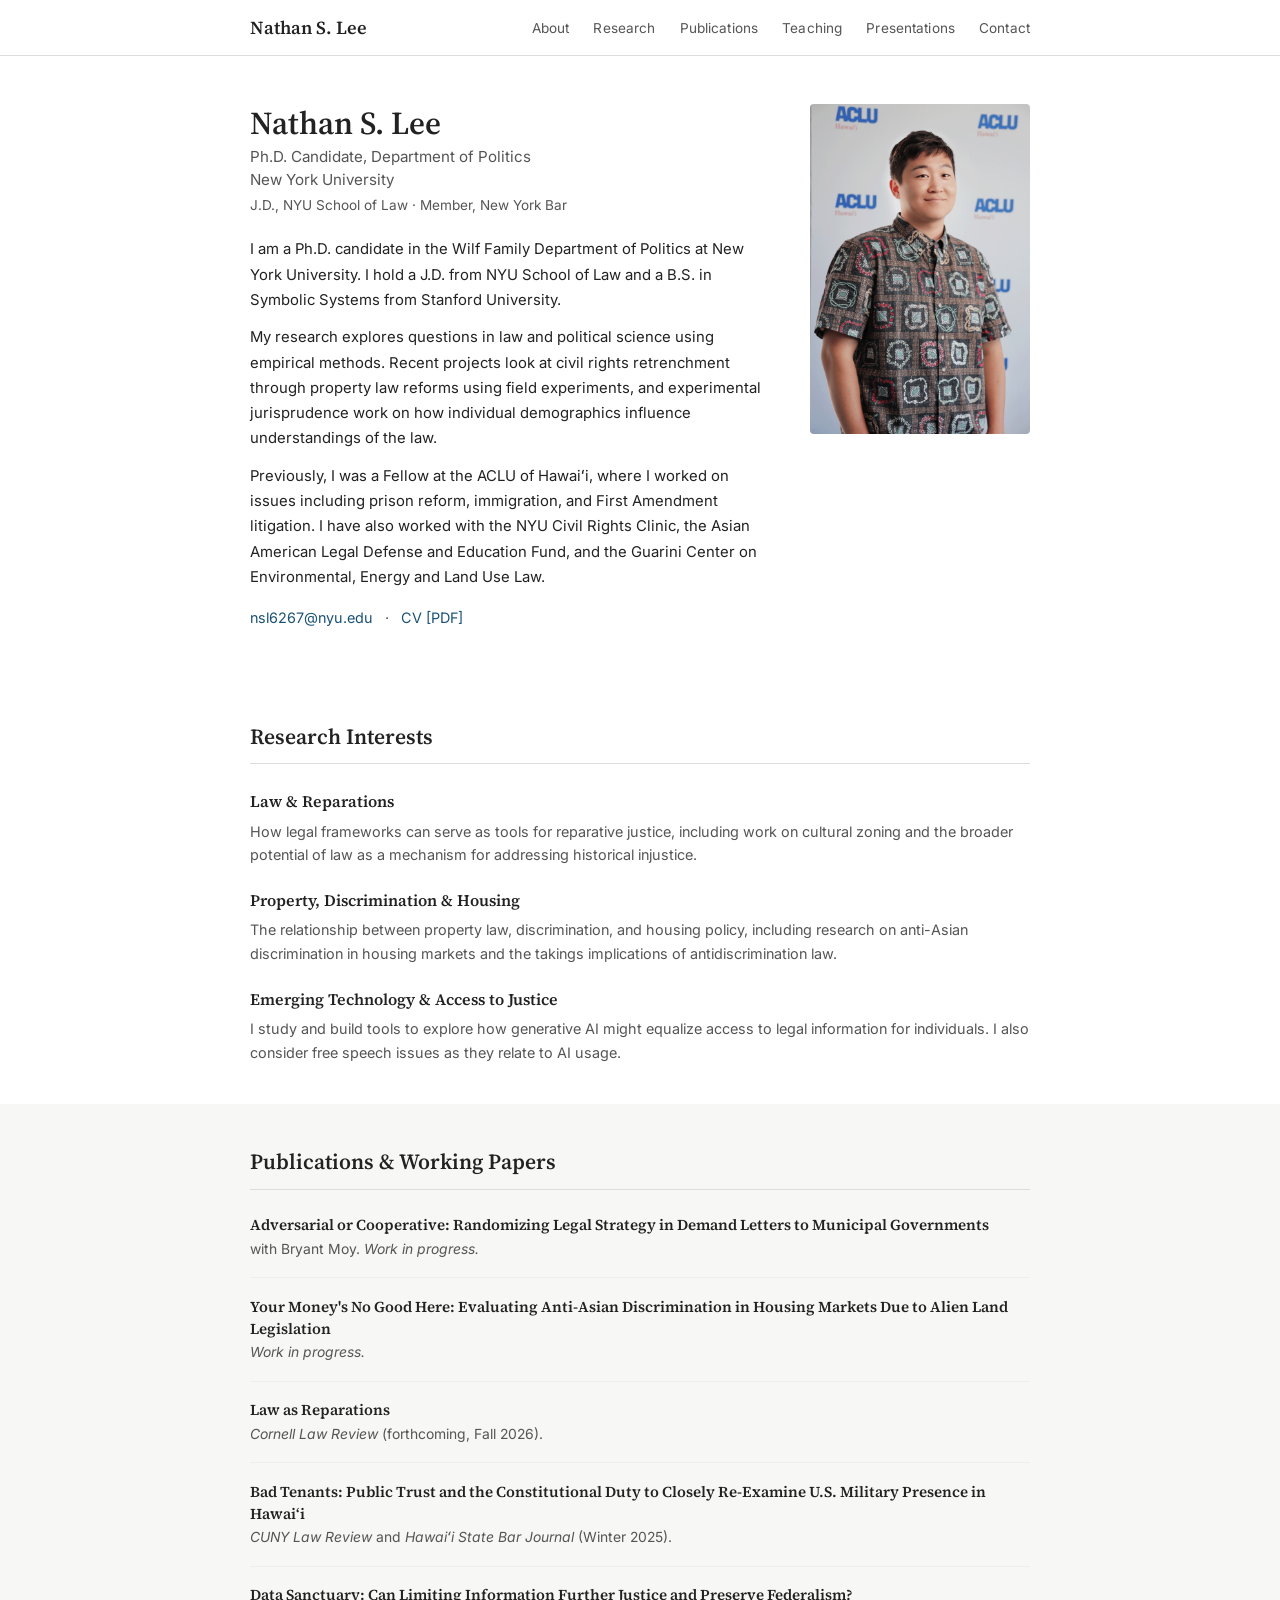
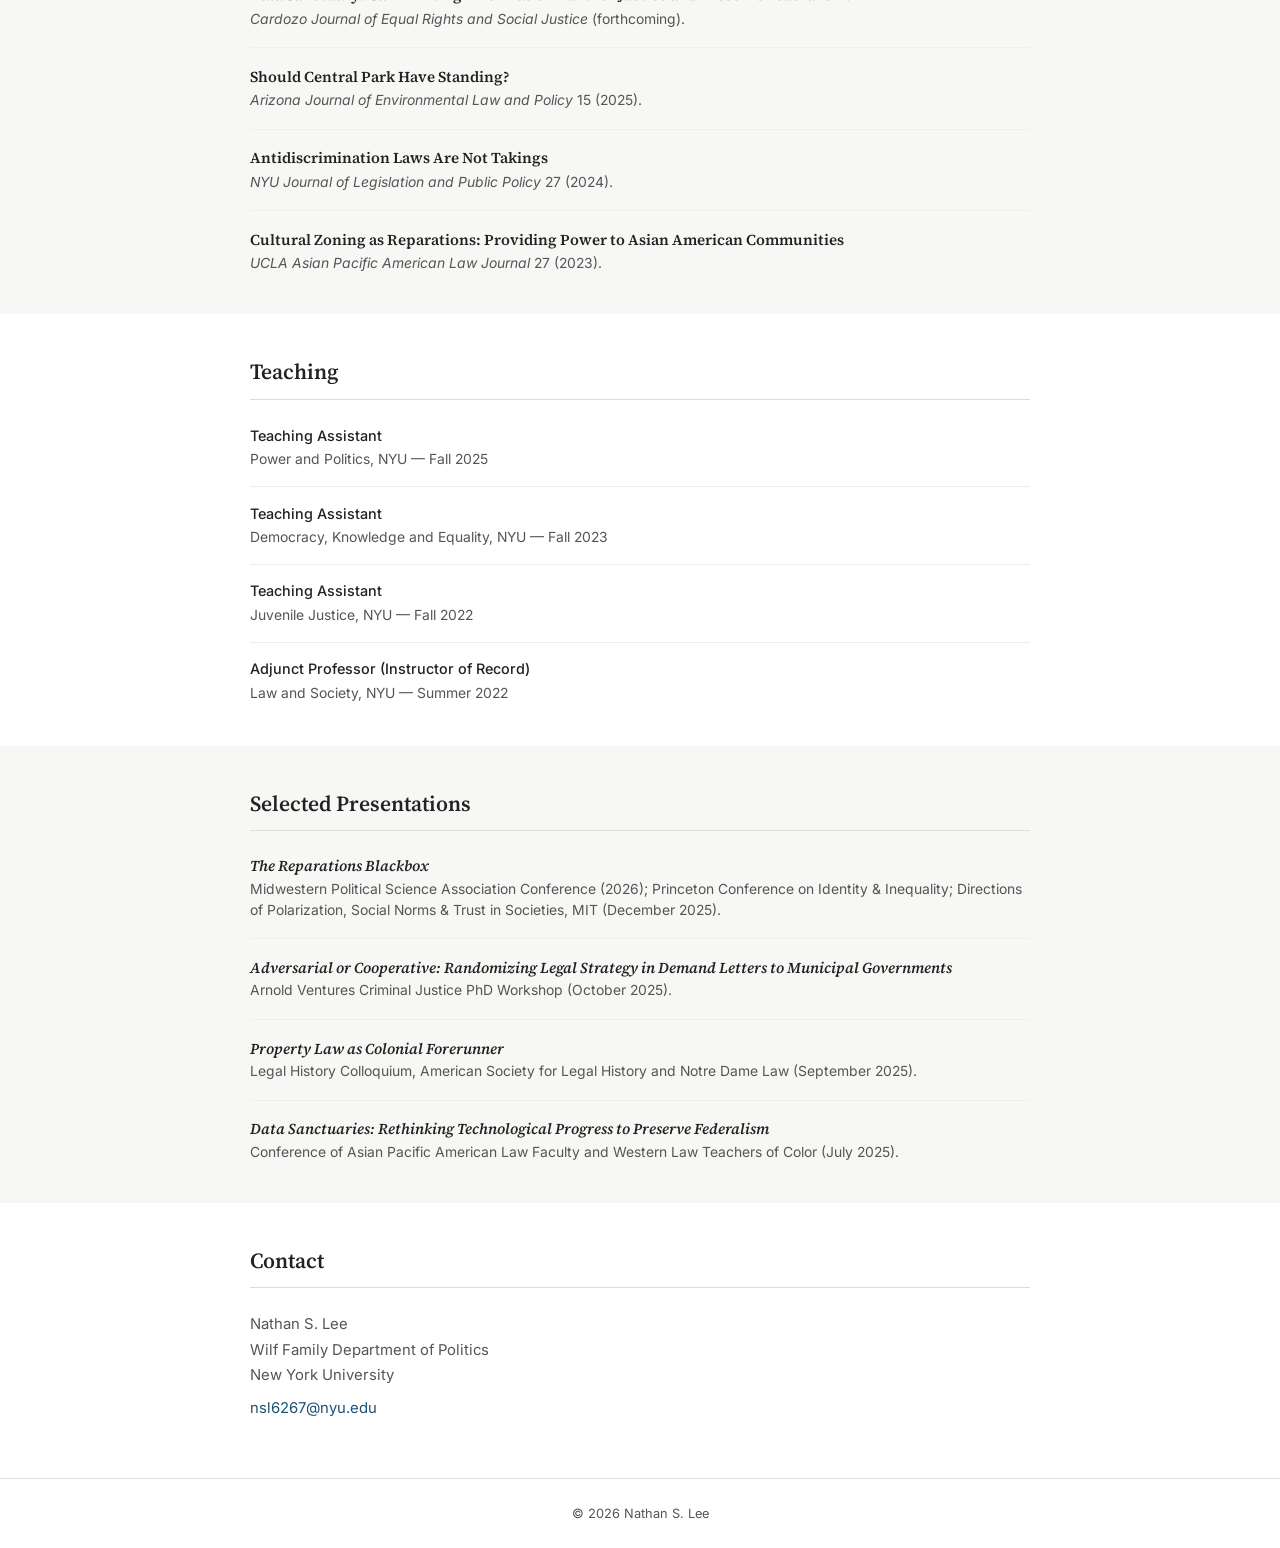
==== index.html @ aea20a4d "Initial commit" ====
<!DOCTYPE html>
<html lang="en">

<head>
    <meta charset="UTF-8">
    <meta name="viewport" content="width=device-width, initial-scale=1.0">
    <title>Nathan S. Lee</title>
    <meta name="description" content="Nathan S. Lee — Ph.D. Candidate in Politics at NYU. Research on law, reparations, and constitutional rights.">

    <!-- Fonts -->
    <link rel="preconnect" href="https://fonts.googleapis.com">
    <link rel="preconnect" href="https://fonts.gstatic.com" crossorigin>
    <link href="https://fonts.googleapis.com/css2?family=Source+Serif+4:ital,wght@0,300;0,400;0,600;1,400&family=Inter:wght@300;400;500&display=swap" rel="stylesheet">

    <!-- Styles -->
    <link rel="stylesheet" href="css/style.css">
</head>

<body>
    <nav class="navbar">
        <div class="container nav-container">
            <a href="#" class="logo">Nathan S. Lee</a>
            <button class="mobile-menu-btn" aria-label="Toggle menu">
                <span class="bar"></span>
                <span class="bar"></span>
                <span class="bar"></span>
            </button>
            <ul class="nav-links">
                <li><a href="#about">About</a></li>
                <li><a href="#research">Research</a></li>
                <li><a href="#publications">Publications</a></li>
                <li><a href="#teaching">Teaching</a></li>
                <li><a href="#presentations">Presentations</a></li>
                <li><a href="#contact">Contact</a></li>
            </ul>
        </div>
    </nav>

    <main>
        <header id="about" class="header-section">
            <div class="container header-content">
                <div class="header-text">
                    <h1 class="site-name">Nathan S. Lee</h1>
                    <p class="site-affiliation">Ph.D. Candidate, Department of Politics<br>New York University</p>
                    <p class="site-affiliation-secondary">J.D., NYU School of Law &middot; Member, New York Bar</p>
                    <p class="header-bio">I am a Ph.D. candidate in the Wilf Family Department of Politics at New York University. I hold a J.D. from NYU School of Law and a B.S. in Symbolic Systems from Stanford University.</p>
                    <p class="header-bio">My research explores questions in law and political science using empirical methods. Recent projects look at civil rights retrenchment through property law reforms using field experiments, and experimental jurisprudence work on how individual demographics influence understandings of the law.</p>
                    <p class="header-bio">Previously, I was a Fellow at the ACLU of Hawai&#699;i, where I worked on issues including prison reform, immigration, and First Amendment litigation. I have also worked with the NYU Civil Rights Clinic, the Asian American Legal Defense and Education Fund, and the Guarini Center on Environmental, Energy and Land Use Law.</p>
                    <div class="header-links">
                        <a href="mailto:nsl6267@nyu.edu">nsl6267@nyu.edu</a>
                        <span class="link-sep">&middot;</span>
                        <a href="Nathan%20Lee%20CV%202.26.pdf">CV [PDF]</a>
                    </div>
                </div>
                <div class="header-photo-wrapper">
                    <img src="images/headshot.jpg" alt="Nathan S. Lee" class="header-photo">
                </div>
            </div>
        </header>

        <section id="research" class="section">
            <div class="container">
                <h2 class="section-title">Research Interests</h2>
                <div class="research-areas">
                    <div class="research-area">
                        <h3>Law &amp; Reparations</h3>
                        <p>How legal frameworks can serve as tools for reparative justice, including work on cultural zoning and the broader potential of law as a mechanism for addressing historical injustice.</p>
                    </div>
                    <div class="research-area">
                        <h3>Property, Discrimination &amp; Housing</h3>
                        <p>The relationship between property law, discrimination, and housing policy, including research on anti-Asian discrimination in housing markets and the takings implications of antidiscrimination law.</p>
                    </div>
                    <div class="research-area">
                        <h3>Emerging Technology &amp; Access to Justice</h3>
                        <p>I study and build tools to explore how generative AI might equalize access to legal information for individuals. I also consider free speech issues as they relate to AI usage.</p>
                    </div>
                </div>
            </div>
        </section>

        <section id="publications" class="section alt-bg">
            <div class="container">
                <h2 class="section-title">Publications &amp; Working Papers</h2>
                <div class="publications-list">
                    <div class="pub-item">
                        <p class="pub-title">Adversarial or Cooperative: Randomizing Legal Strategy in Demand Letters to Municipal Governments</p>
                        <p class="pub-meta">with Bryant Moy. <em>Work in progress.</em></p>
                    </div>
                    <div class="pub-item">
                        <p class="pub-title">Your Money's No Good Here: Evaluating Anti-Asian Discrimination in Housing Markets Due to Alien Land Legislation</p>
                        <p class="pub-meta"><em>Work in progress.</em></p>
                    </div>
                    <div class="pub-item">
                        <p class="pub-title">Law as Reparations</p>
                        <p class="pub-meta"><em>Cornell Law Review</em> (forthcoming, Fall 2026).</p>
                    </div>
                    <div class="pub-item">
                        <p class="pub-title">Bad Tenants: Public Trust and the Constitutional Duty to Closely Re-Examine U.S. Military Presence in Hawai&#699;i</p>
                        <p class="pub-meta"><em>CUNY Law Review</em> and <em>Hawai&#699;i State Bar Journal</em> (Winter 2025).</p>
                    </div>
                    <div class="pub-item">
                        <p class="pub-title">Data Sanctuary: Can Limiting Information Further Justice and Preserve Federalism?</p>
                        <p class="pub-meta"><em>Cardozo Journal of Equal Rights and Social Justice</em> (forthcoming).</p>
                    </div>
                    <div class="pub-item">
                        <p class="pub-title">Should Central Park Have Standing?</p>
                        <p class="pub-meta"><em>Arizona Journal of Environmental Law and Policy</em> 15 (2025).</p>
                    </div>
                    <div class="pub-item">
                        <p class="pub-title">Antidiscrimination Laws Are Not Takings</p>
                        <p class="pub-meta"><em>NYU Journal of Legislation and Public Policy</em> 27 (2024).</p>
                    </div>
                    <div class="pub-item">
                        <p class="pub-title">Cultural Zoning as Reparations: Providing Power to Asian American Communities</p>
                        <p class="pub-meta"><em>UCLA Asian Pacific American Law Journal</em> 27 (2023).</p>
                    </div>
                </div>
            </div>
        </section>

        <section id="teaching" class="section">
            <div class="container">
                <h2 class="section-title">Teaching</h2>
                <div class="teaching-list">
                    <div class="teaching-item">
                        <p class="teaching-role">Teaching Assistant</p>
                        <p class="teaching-course">Power and Politics, NYU &mdash; Fall 2025</p>
                    </div>
                    <div class="teaching-item">
                        <p class="teaching-role">Teaching Assistant</p>
                        <p class="teaching-course">Democracy, Knowledge and Equality, NYU &mdash; Fall 2023</p>
                    </div>
                    <div class="teaching-item">
                        <p class="teaching-role">Teaching Assistant</p>
                        <p class="teaching-course">Juvenile Justice, NYU &mdash; Fall 2022</p>
                    </div>
                    <div class="teaching-item">
                        <p class="teaching-role">Adjunct Professor (Instructor of Record)</p>
                        <p class="teaching-course">Law and Society, NYU &mdash; Summer 2022</p>
                    </div>
                </div>
            </div>
        </section>

        <section id="presentations" class="section alt-bg">
            <div class="container">
                <h2 class="section-title">Selected Presentations</h2>
                <div class="presentations-list">
                    <div class="pres-item">
                        <p class="pres-title">The Reparations Blackbox</p>
                        <p class="pres-meta">Midwestern Political Science Association Conference (2026); Princeton Conference on Identity &amp; Inequality; Directions of Polarization, Social Norms &amp; Trust in Societies, MIT (December 2025).</p>
                    </div>
                    <div class="pres-item">
                        <p class="pres-title">Adversarial or Cooperative: Randomizing Legal Strategy in Demand Letters to Municipal Governments</p>
                        <p class="pres-meta">Arnold Ventures Criminal Justice PhD Workshop (October 2025).</p>
                    </div>
                    <div class="pres-item">
                        <p class="pres-title">Property Law as Colonial Forerunner</p>
                        <p class="pres-meta">Legal History Colloquium, American Society for Legal History and Notre Dame Law (September 2025).</p>
                    </div>
                    <div class="pres-item">
                        <p class="pres-title">Data Sanctuaries: Rethinking Technological Progress to Preserve Federalism</p>
                        <p class="pres-meta">Conference of Asian Pacific American Law Faculty and Western Law Teachers of Color (July 2025).</p>
                    </div>
                </div>
            </div>
        </section>

        <section id="contact" class="section">
            <div class="container">
                <h2 class="section-title">Contact</h2>
                <div class="contact-info">
                    <p>Nathan S. Lee</p>
                    <p>Wilf Family Department of Politics</p>
                    <p>New York University</p>
                    <p class="contact-email"><a href="mailto:nsl6267@nyu.edu">nsl6267@nyu.edu</a></p>
                </div>
            </div>
        </section>
    </main>

    <footer>
        <div class="container footer-content">
            <p>&copy; 2026 Nathan S. Lee</p>
        </div>
    </footer>

    <script src="js/script.js"></script>
</body>

</html>
---- css/style.css ----
:root {
    --color-text: #222;
    --color-text-secondary: #555;
    --color-bg: #fff;
    --color-bg-alt: #f7f7f5;
    --color-border: #ddd;
    --color-link: #1a5276;
    --font-serif: 'Source Serif 4', Georgia, serif;
    --font-sans: 'Inter', -apple-system, BlinkMacSystemFont, sans-serif;
    --max-width: 820px;
    --header-height: 56px;
}

/* Reset */
*, *::before, *::after {
    box-sizing: border-box;
    margin: 0;
    padding: 0;
}

html {
    scroll-behavior: smooth;
    scroll-padding-top: calc(var(--header-height) + 1.5rem);
}

body {
    font-family: var(--font-sans);
    font-size: 15px;
    line-height: 1.7;
    color: var(--color-text);
    background: var(--color-bg);
}

a {
    color: var(--color-link);
    text-decoration: none;
}
a:hover {
    text-decoration: underline;
}

img {
    max-width: 100%;
    display: block;
}

ul { list-style: none; }

/* Layout */
.container {
    max-width: var(--max-width);
    margin: 0 auto;
    padding: 0 1.25rem;
}

/* Navbar */
.navbar {
    position: fixed;
    top: 0;
    left: 0;
    width: 100%;
    height: var(--header-height);
    background: rgba(255,255,255,0.95);
    backdrop-filter: blur(8px);
    border-bottom: 1px solid var(--color-border);
    z-index: 100;
    display: flex;
    align-items: center;
}

.nav-container {
    display: flex;
    justify-content: space-between;
    align-items: center;
    width: 100%;
}

.logo {
    font-family: var(--font-serif);
    font-size: 1.15rem;
    font-weight: 600;
    color: var(--color-text);
    text-decoration: none;
}
.logo:hover { text-decoration: none; }

.nav-links {
    display: flex;
    gap: 1.5rem;
}

.nav-links a {
    font-size: 0.85rem;
    font-weight: 400;
    color: var(--color-text-secondary);
    letter-spacing: 0.01em;
}
.nav-links a:hover {
    color: var(--color-text);
    text-decoration: none;
}

.mobile-menu-btn {
    display: none;
    background: none;
    border: none;
    cursor: pointer;
    padding: 4px;
}
.mobile-menu-btn .bar {
    display: block;
    width: 20px;
    height: 2px;
    background: var(--color-text);
    margin: 4px 0;
    transition: 0.2s;
}

/* Header / About */
.header-section {
    padding-top: calc(var(--header-height) + 3rem);
    padding-bottom: 3rem;
}

.header-content {
    display: grid;
    grid-template-columns: 1fr 220px;
    gap: 2.5rem;
    align-items: start;
}

.site-name {
    font-family: var(--font-serif);
    font-size: 2rem;
    font-weight: 600;
    color: var(--color-text);
    margin-bottom: 0.25rem;
    line-height: 1.2;
}

.site-affiliation {
    font-size: 0.95rem;
    color: var(--color-text-secondary);
    margin-bottom: 0.15rem;
    line-height: 1.5;
}

.site-affiliation-secondary {
    font-size: 0.85rem;
    color: var(--color-text-secondary);
    margin-bottom: 1.25rem;
}

.header-bio {
    font-size: 0.93rem;
    line-height: 1.7;
    color: var(--color-text);
    margin-bottom: 0.75rem;
}

.header-links {
    margin-top: 1rem;
    font-size: 0.9rem;
}
.header-links a {
    color: var(--color-link);
}
.link-sep {
    margin: 0 0.5rem;
    color: var(--color-text-secondary);
}

.header-photo-wrapper {
    width: 220px;
}
.header-photo {
    width: 100%;
    border-radius: 4px;
}

/* Sections */
.section {
    padding: 2.5rem 0;
}

.alt-bg {
    background: var(--color-bg-alt);
}

.section-title {
    font-family: var(--font-serif);
    font-size: 1.35rem;
    font-weight: 600;
    color: var(--color-text);
    margin-bottom: 1.5rem;
    padding-bottom: 0.5rem;
    border-bottom: 1px solid var(--color-border);
}

/* Research */
.research-areas {
    display: flex;
    flex-direction: column;
    gap: 1.25rem;
}

.research-area h3 {
    font-family: var(--font-serif);
    font-size: 1rem;
    font-weight: 600;
    margin-bottom: 0.25rem;
    color: var(--color-text);
}

.research-area p {
    font-size: 0.9rem;
    color: var(--color-text-secondary);
    line-height: 1.65;
}

/* Publications */
.publications-list {
    display: flex;
    flex-direction: column;
    gap: 1.1rem;
}

.pub-item {
    padding-bottom: 1.1rem;
    border-bottom: 1px solid #eee;
}
.pub-item:last-child {
    border-bottom: none;
    padding-bottom: 0;
}

.pub-title {
    font-family: var(--font-serif);
    font-size: 0.95rem;
    font-weight: 600;
    line-height: 1.45;
    color: var(--color-text);
    margin-bottom: 0.15rem;
}

.pub-meta {
    font-size: 0.87rem;
    color: var(--color-text-secondary);
    line-height: 1.5;
}

/* Teaching */
.teaching-list {
    display: flex;
    flex-direction: column;
    gap: 0.9rem;
}

.teaching-item {
    padding-bottom: 0.9rem;
    border-bottom: 1px solid #eee;
}
.teaching-item:last-child {
    border-bottom: none;
    padding-bottom: 0;
}

.teaching-role {
    font-size: 0.9rem;
    font-weight: 500;
    color: var(--color-text);
}

.teaching-course {
    font-size: 0.87rem;
    color: var(--color-text-secondary);
}

/* Presentations */
.presentations-list {
    display: flex;
    flex-direction: column;
    gap: 1.1rem;
}

.pres-item {
    padding-bottom: 1.1rem;
    border-bottom: 1px solid #eee;
}
.pres-item:last-child {
    border-bottom: none;
    padding-bottom: 0;
}

.pres-title {
    font-family: var(--font-serif);
    font-size: 0.95rem;
    font-weight: 600;
    font-style: italic;
    line-height: 1.45;
    color: var(--color-text);
    margin-bottom: 0.1rem;
}

.pres-meta {
    font-size: 0.87rem;
    color: var(--color-text-secondary);
    line-height: 1.5;
}

/* Contact */
.contact-info {
    font-size: 0.93rem;
    line-height: 1.7;
    color: var(--color-text-secondary);
}
.contact-email {
    margin-top: 0.5rem;
}
.contact-email a {
    color: var(--color-link);
}

/* Footer */
footer {
    border-top: 1px solid var(--color-border);
    padding: 1.5rem 0;
    margin-top: 1rem;
}

.footer-content {
    text-align: center;
    font-size: 0.8rem;
    color: var(--color-text-secondary);
}

/* Responsive */
@media (max-width: 640px) {
    .header-content {
        grid-template-columns: 1fr;
    }

    .header-photo-wrapper {
        width: 160px;
        order: -1;
    }

    .nav-links {
        position: absolute;
        top: var(--header-height);
        left: 0;
        width: 100%;
        flex-direction: column;
        align-items: flex-start;
        background: var(--color-bg);
        border-bottom: 1px solid var(--color-border);
        padding: 1rem 1.25rem;
        gap: 0.75rem;
        transform: translateY(-120%);
        transition: transform 0.25s ease;
    }

    .nav-links.active {
        transform: translateY(0);
    }

    .mobile-menu-btn {
        display: block;
    }

    .site-name {
        font-size: 1.6rem;
    }
}
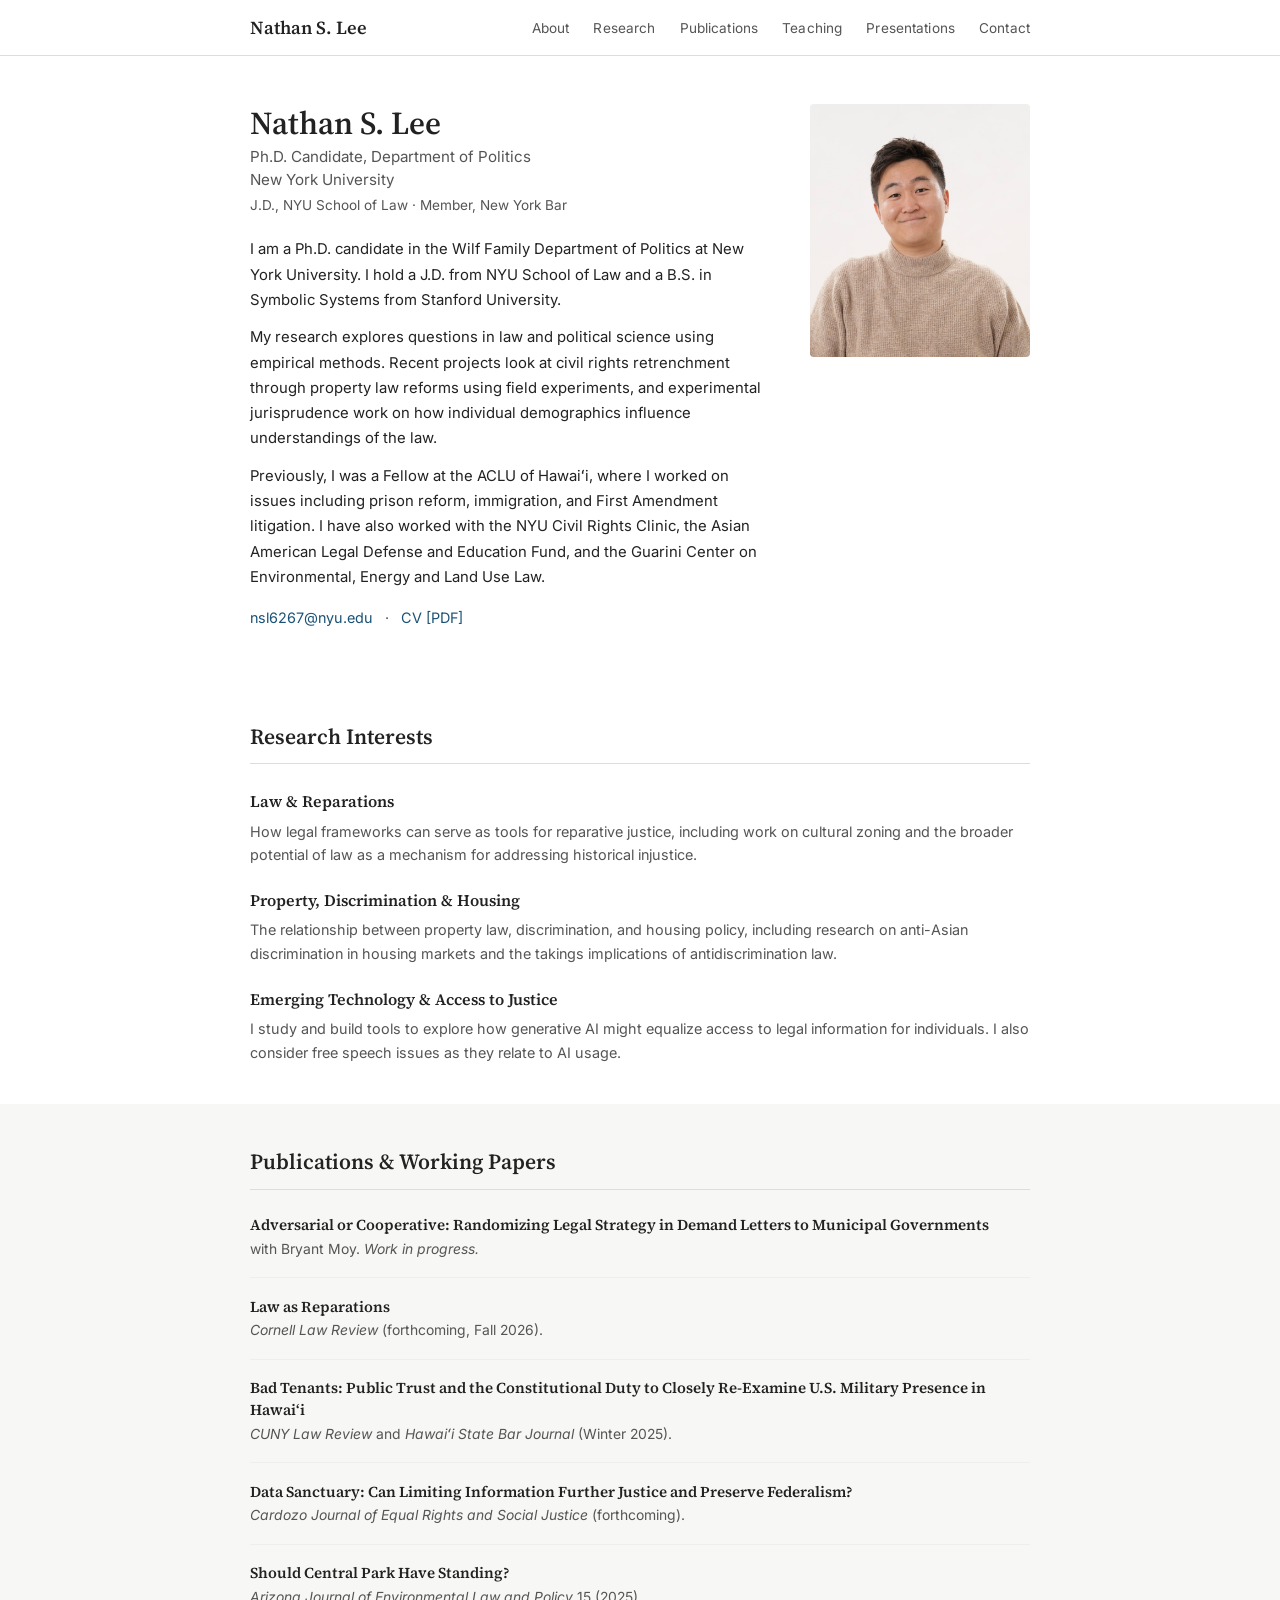
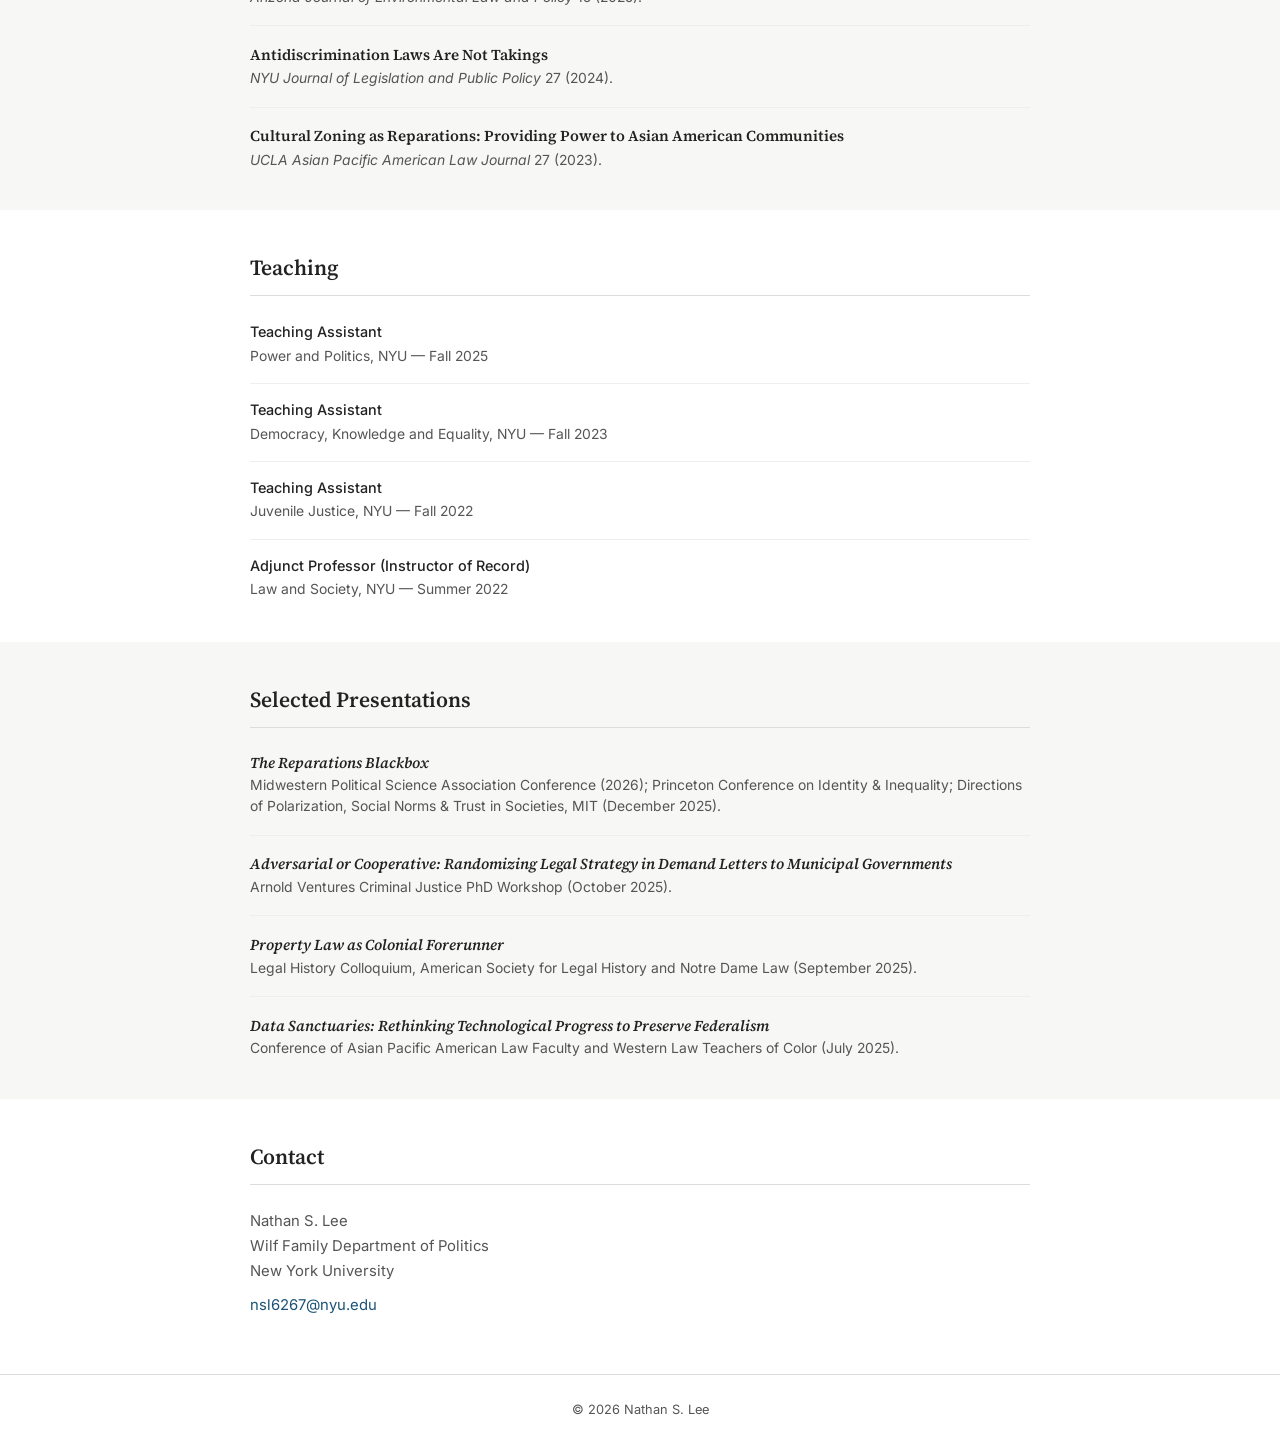
==== commit 555a9c11: "Update headshot, CV, and publications; add password-protected results page - Replace headshot with n" ====
--- a/index.html
+++ b/index.html
@@ -49,7 +49,7 @@
                     <div class="header-links">
                         <a href="mailto:nsl6267@nyu.edu">nsl6267@nyu.edu</a>
                         <span class="link-sep">&middot;</span>
-                        <a href="Nathan%20Lee%20CV%202.26.pdf">CV [PDF]</a>
+                        <a href="CV.pdf">CV [PDF]</a>
                     </div>
                 </div>
                 <div class="header-photo-wrapper">
@@ -85,10 +85,6 @@
                     <div class="pub-item">
                         <p class="pub-title">Adversarial or Cooperative: Randomizing Legal Strategy in Demand Letters to Municipal Governments</p>
                         <p class="pub-meta">with Bryant Moy. <em>Work in progress.</em></p>
-                    </div>
-                    <div class="pub-item">
-                        <p class="pub-title">Your Money's No Good Here: Evaluating Anti-Asian Discrimination in Housing Markets Due to Alien Land Legislation</p>
-                        <p class="pub-meta"><em>Work in progress.</em></p>
                     </div>
                     <div class="pub-item">
                         <p class="pub-title">Law as Reparations</p>
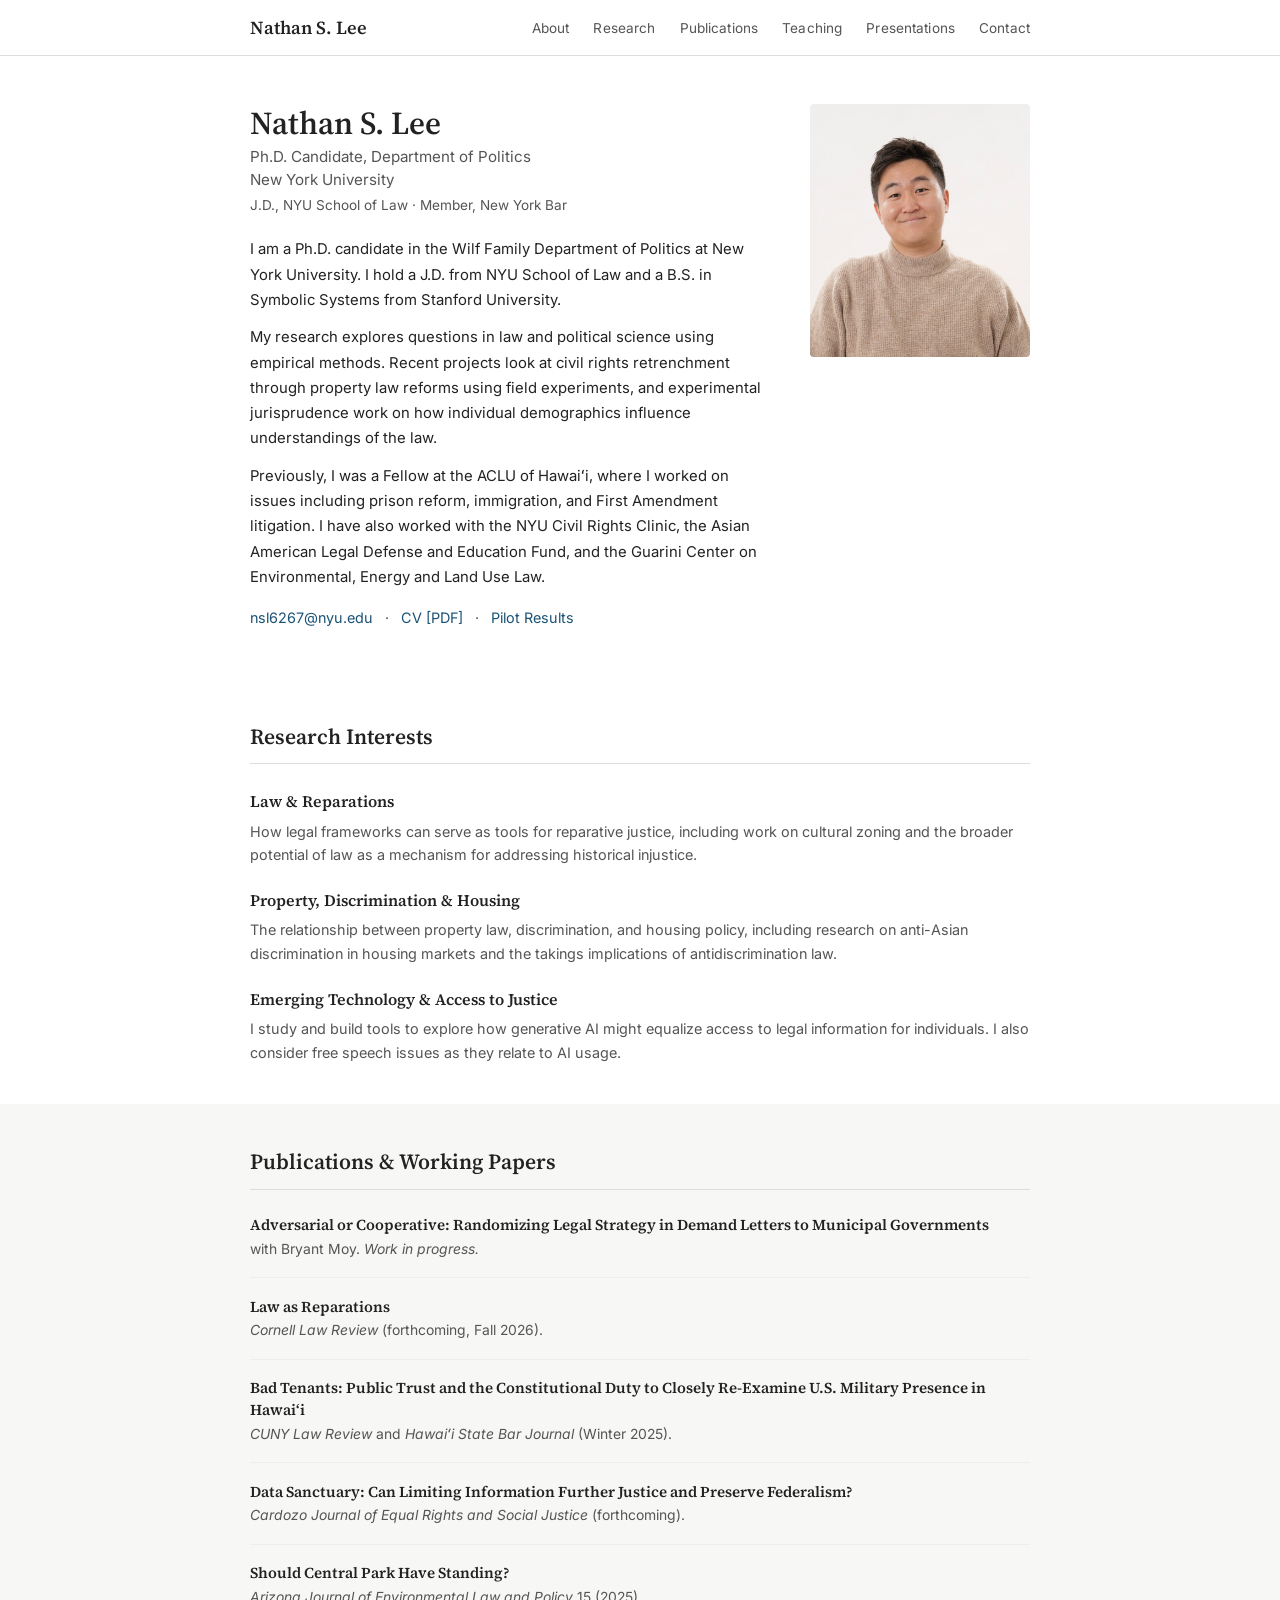
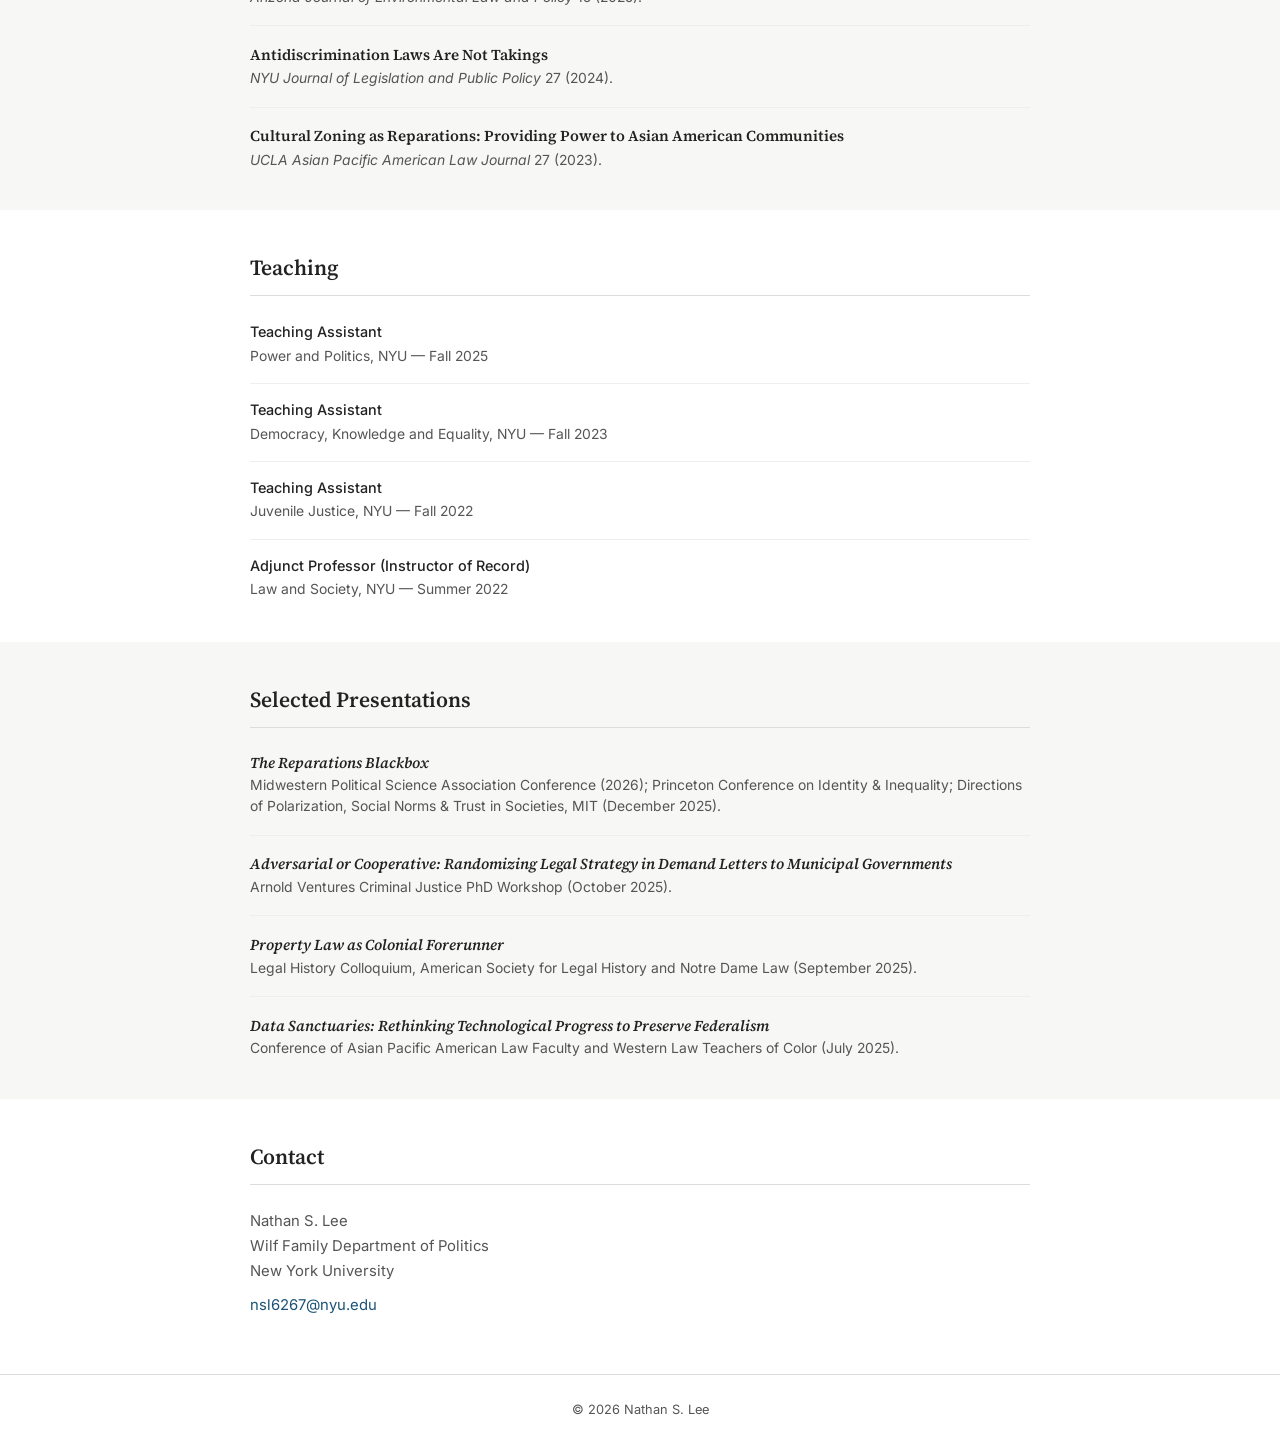
==== commit 75003106: "Link password-protected results page from homepage Co-Authored-By: Claude Opus 5.5 <noreply@anthropi" ====
--- a/index.html
+++ b/index.html
@@ -50,6 +50,8 @@
                         <a href="mailto:nsl6267@nyu.edu">nsl6267@nyu.edu</a>
                         <span class="link-sep">&middot;</span>
                         <a href="CV.pdf">CV [PDF]</a>
+                        <span class="link-sep">&middot;</span>
+                        <a href="results/">Pilot Results</a>
                     </div>
                 </div>
                 <div class="header-photo-wrapper">
